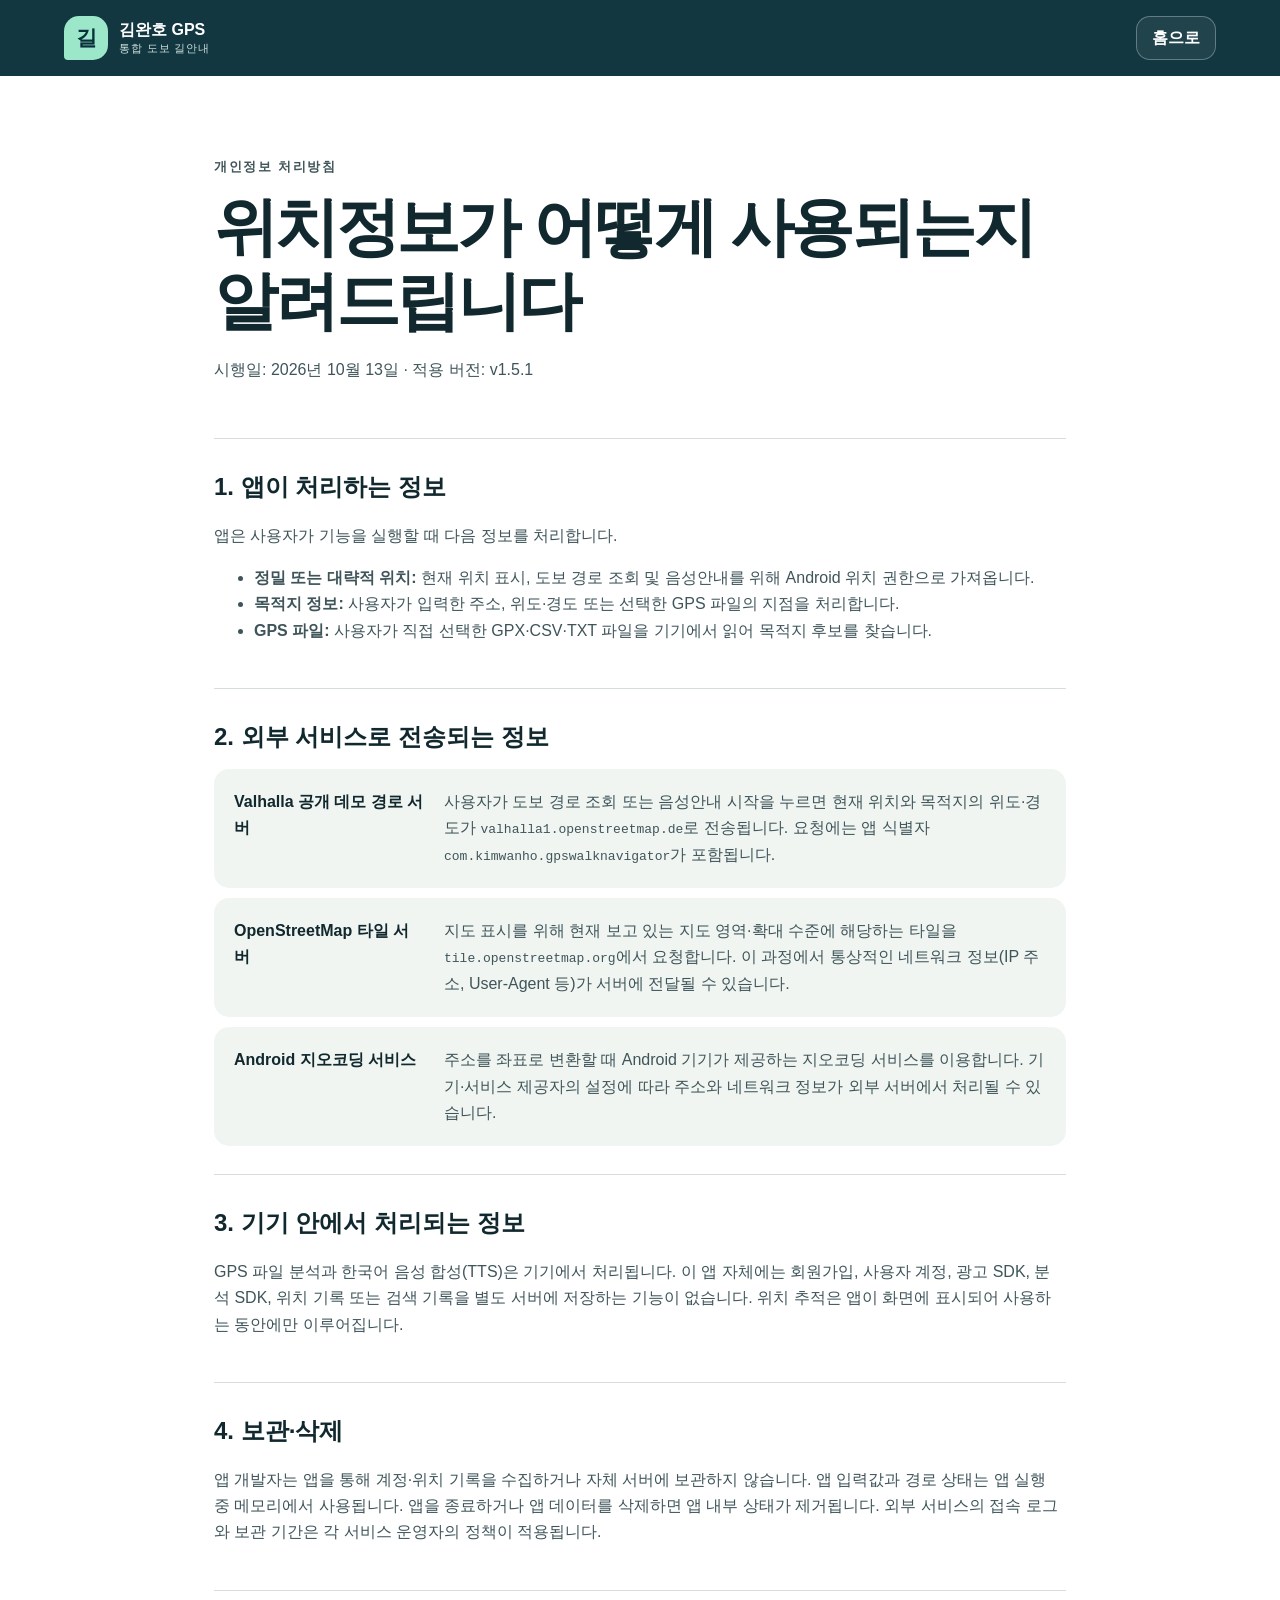
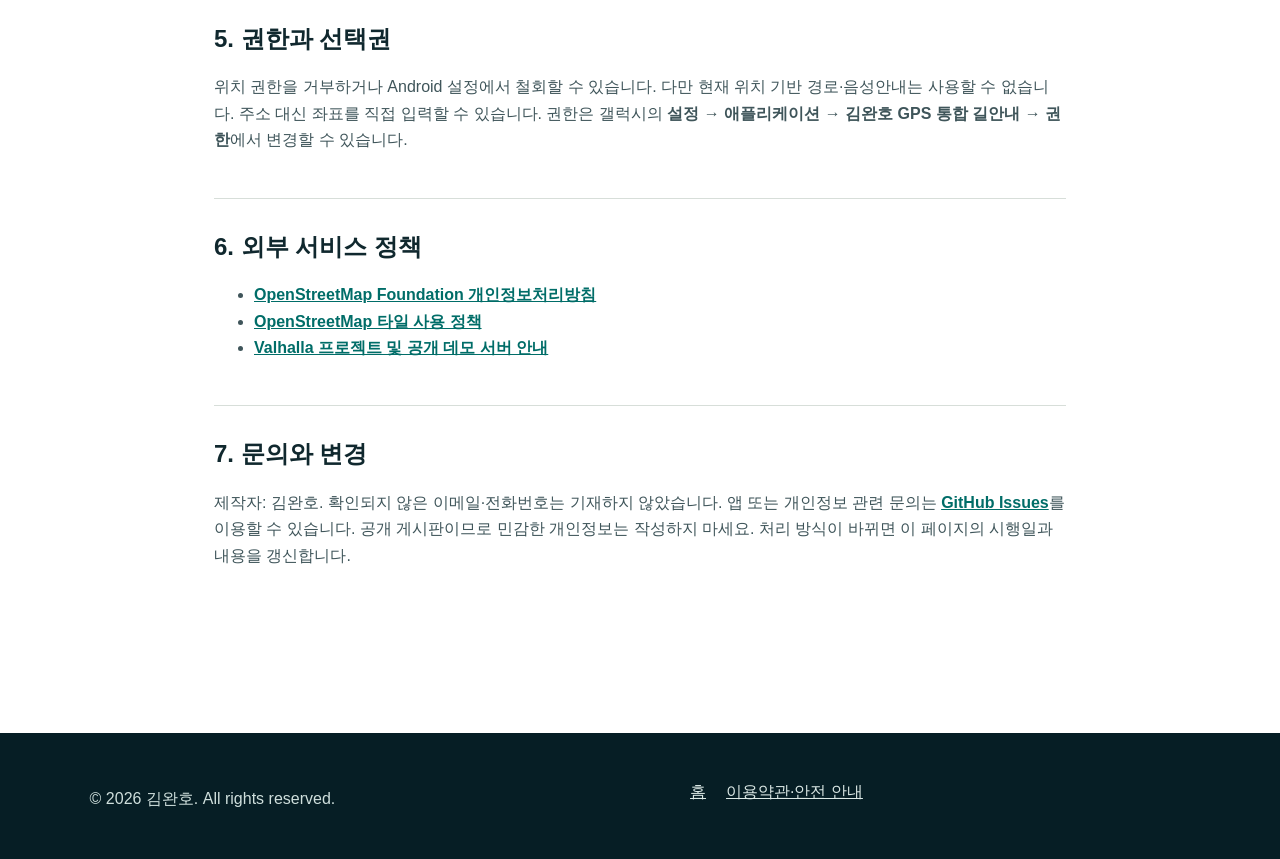
==== privacy.html @ b6f6f6fe "김완호 GPS 공식 홈페이지 게시" ====
<!doctype html>
<html lang="ko">
<head><meta charset="utf-8"><meta name="viewport" content="width=device-width, initial-scale=1"><meta name="theme-color" content="#092f3a"><title>개인정보 처리방침 | 김완호 GPS</title><link rel="stylesheet" href="styles.css"></head>
<body class="legal-page">
  <header class="legal-header"><a class="brand" href="index.html"><span class="brand-mark">길</span><span><strong>김완호 GPS</strong><small>통합 도보 길안내</small></span></a><a class="button button-quiet" href="index.html">홈으로</a></header>
  <main class="legal-wrap">
    <p class="eyebrow">개인정보 처리방침</p><h1>위치정보가 어떻게 사용되는지 알려드립니다</h1><p class="legal-date">시행일: 2026년 10월 13일 · 적용 버전: v1.5.1</p>
    <section><h2>1. 앱이 처리하는 정보</h2><p>앱은 사용자가 기능을 실행할 때 다음 정보를 처리합니다.</p><ul><li><b>정밀 또는 대략적 위치:</b> 현재 위치 표시, 도보 경로 조회 및 음성안내를 위해 Android 위치 권한으로 가져옵니다.</li><li><b>목적지 정보:</b> 사용자가 입력한 주소, 위도·경도 또는 선택한 GPS 파일의 지점을 처리합니다.</li><li><b>GPS 파일:</b> 사용자가 직접 선택한 GPX·CSV·TXT 파일을 기기에서 읽어 목적지 후보를 찾습니다.</li></ul></section>
    <section><h2>2. 외부 서비스로 전송되는 정보</h2><div class="legal-table"><div><b>Valhalla 공개 데모 경로 서버</b><span>사용자가 도보 경로 조회 또는 음성안내 시작을 누르면 현재 위치와 목적지의 위도·경도가 <code>valhalla1.openstreetmap.de</code>로 전송됩니다. 요청에는 앱 식별자 <code>com.kimwanho.gpswalknavigator</code>가 포함됩니다.</span></div><div><b>OpenStreetMap 타일 서버</b><span>지도 표시를 위해 현재 보고 있는 지도 영역·확대 수준에 해당하는 타일을 <code>tile.openstreetmap.org</code>에서 요청합니다. 이 과정에서 통상적인 네트워크 정보(IP 주소, User-Agent 등)가 서버에 전달될 수 있습니다.</span></div><div><b>Android 지오코딩 서비스</b><span>주소를 좌표로 변환할 때 Android 기기가 제공하는 지오코딩 서비스를 이용합니다. 기기·서비스 제공자의 설정에 따라 주소와 네트워크 정보가 외부 서버에서 처리될 수 있습니다.</span></div></div></section>
    <section><h2>3. 기기 안에서 처리되는 정보</h2><p>GPS 파일 분석과 한국어 음성 합성(TTS)은 기기에서 처리됩니다. 이 앱 자체에는 회원가입, 사용자 계정, 광고 SDK, 분석 SDK, 위치 기록 또는 검색 기록을 별도 서버에 저장하는 기능이 없습니다. 위치 추적은 앱이 화면에 표시되어 사용하는 동안에만 이루어집니다.</p></section>
    <section><h2>4. 보관·삭제</h2><p>앱 개발자는 앱을 통해 계정·위치 기록을 수집하거나 자체 서버에 보관하지 않습니다. 앱 입력값과 경로 상태는 앱 실행 중 메모리에서 사용됩니다. 앱을 종료하거나 앱 데이터를 삭제하면 앱 내부 상태가 제거됩니다. 외부 서비스의 접속 로그와 보관 기간은 각 서비스 운영자의 정책이 적용됩니다.</p></section>
    <section><h2>5. 권한과 선택권</h2><p>위치 권한을 거부하거나 Android 설정에서 철회할 수 있습니다. 다만 현재 위치 기반 경로·음성안내는 사용할 수 없습니다. 주소 대신 좌표를 직접 입력할 수 있습니다. 권한은 갤럭시의 <b>설정 → 애플리케이션 → 김완호 GPS 통합 길안내 → 권한</b>에서 변경할 수 있습니다.</p></section>
    <section><h2>6. 외부 서비스 정책</h2><ul><li><a href="https://osmfoundation.org/wiki/Privacy_Policy">OpenStreetMap Foundation 개인정보처리방침</a></li><li><a href="https://operations.osmfoundation.org/policies/tiles/">OpenStreetMap 타일 사용 정책</a></li><li><a href="https://github.com/valhalla/valhalla">Valhalla 프로젝트 및 공개 데모 서버 안내</a></li></ul></section>
    <section><h2>7. 문의와 변경</h2><p>제작자: 김완호. 확인되지 않은 이메일·전화번호는 기재하지 않았습니다. 앱 또는 개인정보 관련 문의는 <a data-issues-link href="https://github.com/djwanho/kimwanho-gps/issues">GitHub Issues</a>를 이용할 수 있습니다. 공개 게시판이므로 민감한 개인정보는 작성하지 마세요. 처리 방식이 바뀌면 이 페이지의 시행일과 내용을 갱신합니다.</p></section>
  </main>
  <footer class="site-footer"><p>© 2026 김완호. All rights reserved.</p><nav><a href="index.html">홈</a><a href="terms.html">이용약관·안전 안내</a></nav></footer>
</body></html>
---- styles.css ----
:root {
  --ink: #10282e;
  --muted: #53696d;
  --paper: #f5f3eb;
  --panel: #ffffff;
  --deep: #092f3a;
  --teal: #087f78;
  --mint: #9ce7ca;
  --lime: #d9ef85;
  --line: #d7ded9;
  --warning: #8a3c17;
  --radius: 26px;
  --shadow: 0 24px 70px rgba(9, 47, 58, .14);
}

* { box-sizing: border-box; }
html { scroll-behavior: smooth; scroll-padding-top: 88px; }
body { margin: 0; color: var(--ink); background: var(--paper); font-family: Pretendard, "Noto Sans KR", "Apple SD Gothic Neo", "Malgun Gothic", sans-serif; line-height: 1.65; }
a { color: inherit; }
button, a { -webkit-tap-highlight-color: transparent; }
.skip-link { position: fixed; z-index: 1000; top: 8px; left: 8px; padding: 12px 18px; background: #fff; transform: translateY(-160%); }
.skip-link:focus { transform: none; }
:focus-visible { outline: 3px solid #ffb341; outline-offset: 3px; }

.site-header, .legal-header { position: sticky; z-index: 100; top: 0; display: flex; align-items: center; justify-content: space-between; min-height: 76px; padding: 10px clamp(18px, 5vw, 72px); color: #fff; background: rgba(9, 47, 58, .96); backdrop-filter: blur(14px); }
.brand { display: inline-flex; align-items: center; gap: 11px; color: inherit; text-decoration: none; line-height: 1.08; }
.brand-mark { display: grid; width: 44px; height: 44px; place-items: center; border-radius: 15px 15px 15px 4px; color: var(--deep); background: var(--mint); font-size: 21px; font-weight: 900; }
.brand strong, .brand small { display: block; }
.brand strong { font-size: 16px; }
.brand small { margin-top: 5px; color: #cde0dc; font-size: 11px; letter-spacing: .08em; }
.site-nav { display: flex; align-items: center; gap: clamp(12px, 2vw, 28px); }
.site-nav a { color: #e5f1ee; text-decoration: none; font-size: 14px; font-weight: 700; }
.site-nav a:hover { color: var(--mint); }
.site-nav .nav-download { padding: 11px 17px; border-radius: 999px; color: var(--deep); background: var(--lime); }
.nav-toggle { display: none; border: 1px solid #638088; border-radius: 10px; padding: 9px 12px; color: #fff; background: transparent; font: inherit; font-weight: 800; }

.hero { position: relative; display: grid; grid-template-columns: minmax(0, 1.05fr) minmax(330px, .95fr); gap: clamp(32px, 5vw, 86px); align-items: center; min-height: 720px; overflow: hidden; padding: clamp(68px, 8vw, 122px) clamp(20px, 7vw, 110px); color: #fff; background: radial-gradient(circle at 88% 12%, rgba(156, 231, 202, .20), transparent 35%), linear-gradient(135deg, #092f3a 0%, #0b4650 62%, #087f78 100%); }
.hero::before { content: ""; position: absolute; left: 3%; bottom: -120px; width: 350px; height: 350px; border: 1px solid rgba(255,255,255,.12); border-radius: 50%; box-shadow: 0 0 0 45px rgba(255,255,255,.025), 0 0 0 90px rgba(255,255,255,.025); }
.hero-copy { position: relative; z-index: 2; max-width: 760px; }
.eyebrow { margin: 0 0 14px; color: var(--teal); font-size: 13px; font-weight: 900; letter-spacing: .13em; text-transform: uppercase; }
.hero .eyebrow { color: var(--mint); }
.hero h1 { max-width: 760px; margin: 0; font-size: clamp(42px, 6vw, 82px); line-height: 1.12; letter-spacing: -.055em; }
.hero h1 span { color: var(--lime); }
.hero-lead { max-width: 650px; margin: 27px 0 0; color: #dcebe8; font-size: clamp(18px, 2.1vw, 24px); }
.hero-actions { display: flex; flex-wrap: wrap; gap: 12px; margin-top: 33px; }
.button { display: inline-flex; min-height: 50px; align-items: center; justify-content: center; padding: 13px 22px; border: 1px solid transparent; border-radius: 14px; text-decoration: none; font-weight: 900; }
.button-primary { color: var(--deep); background: var(--lime); box-shadow: 0 12px 28px rgba(0,0,0,.18); }
.button-quiet { color: inherit; border-color: rgba(255,255,255,.3); background: rgba(255,255,255,.06); }
.hero-facts { display: flex; gap: 28px; margin: 44px 0 0; padding: 0; list-style: none; }
.hero-facts li { display: grid; gap: 3px; }
.hero-facts strong { color: var(--mint); font-size: 18px; }
.hero-facts span { color: #bcd0cd; font-size: 12px; }

.phone-stage { position: relative; z-index: 1; width: min(100%, 470px); margin: 0 auto; }
.phone { position: relative; z-index: 2; overflow: hidden; width: min(100%, 360px); margin: 0 auto; border: 9px solid #071e24; border-radius: 38px; color: #17252a; background: #f8f7ff; box-shadow: 0 34px 80px rgba(0,0,0,.38); transform: rotate(2deg); }
.phone-top { display: flex; justify-content: space-between; padding: 9px 18px 6px; background: #fff; font-size: 10px; font-weight: 800; }
.app-bar { display: flex; justify-content: space-between; padding: 12px 16px; background: #fff; font-size: 13px; }
.app-content { padding: 12px; background: #fbfaff; }
.destination-field { display: grid; gap: 3px; padding: 8px 11px; border: 1px solid #8b9597; border-radius: 8px; background: #fff; }
.destination-field small { color: #5d696b; font-size: 9px; }
.destination-field b { font-size: 12px; }
.mini-actions { display: grid; grid-template-columns: 1fr auto; gap: 6px; margin-top: 7px; text-align: center; font-size: 10px; font-style: normal; font-weight: 800; }
.mini-actions span, .mini-actions i { padding: 8px; border-radius: 8px; font-style: normal; }
.mini-actions span { color: #fff; background: #087f78; }.mini-actions i { border: 1px solid #a0abac; }
.selected { margin: 8px 0 0; font-size: 9px; }.selected b { font-size: 10px; }
.map-mock { position: relative; height: 245px; overflow: hidden; background: #dce5db; }
.map-mock::before { content: ""; position: absolute; inset: 0; background: repeating-linear-gradient(30deg, transparent 0 34px, rgba(255,255,255,.52) 36px 43px, transparent 45px 75px); }
.map-road { position: absolute; height: 12px; border: 2px solid #c6bca7; background: #f7f1e5; transform-origin: left center; }
.road-1 { top: 38px; left: -20px; width: 410px; transform: rotate(19deg); }.road-2 { top: 180px; left: -10px; width: 390px; transform: rotate(-15deg); }.road-3 { top: -10px; left: 170px; width: 340px; transform: rotate(87deg); }
.map-route { position: absolute; top: 35px; left: 155px; width: 92px; height: 155px; border: 5px solid #087f78; border-left: 0; border-bottom-right-radius: 60px; transform: rotate(10deg); }
.pin { position: absolute; display: grid; width: 23px; height: 23px; place-items: center; border: 4px solid #fff; border-radius: 50%; color: #fff; font-size: 7px; }.pin.start { top: 26px; left: 148px; background: #196dd0; }.pin.end { right: 82px; bottom: 46px; background: #df523a; }
.map-mock small { position: absolute; right: 4px; bottom: 3px; padding: 1px 3px; background: rgba(255,255,255,.8); font-size: 6px; }
.app-buttons { display: grid; gap: 6px; padding: 10px 12px 16px; text-align: center; background: #fff; font-size: 10px; }
.app-buttons b { padding: 9px; border-radius: 8px; color: #fff; background: #087f78; }.app-buttons span { padding: 8px; border: 1px solid #839091; border-radius: 8px; }
.mock-caption { margin: 18px 0 0; color: #bcd0cd; text-align: center; font-size: 12px; }
.route-line { position: absolute; z-index: 0; border: 2px dashed rgba(217,239,133,.38); border-radius: 50%; }.route-a { inset: 2% -8% 20% 12%; transform: rotate(-18deg); }.route-b { inset: 45% 25% -2% -12%; }

.notice-strip { display: flex; gap: 20px; align-items: center; justify-content: center; padding: 20px clamp(18px, 5vw, 70px); color: #3b3214; background: var(--lime); }.notice-strip strong { white-space: nowrap; }.notice-strip span { font-size: 14px; }
.section { padding: clamp(76px, 10vw, 132px) clamp(20px, 7vw, 110px); }
.section-heading { max-width: 780px; margin-bottom: 44px; }
.section-heading h2, .download-card h2 { margin: 0; font-size: clamp(34px, 4.5vw, 58px); line-height: 1.18; letter-spacing: -.045em; }
.section-heading > p:last-child { color: var(--muted); font-size: 18px; }
.feature-grid { display: grid; grid-template-columns: repeat(3, 1fr); gap: 14px; }
.feature-grid article { min-height: 235px; padding: 28px; border: 1px solid var(--line); border-radius: var(--radius); background: rgba(255,255,255,.72); }
.feature-grid span { display: inline-grid; width: 44px; height: 44px; place-items: center; border-radius: 13px; color: var(--deep); background: var(--mint); font-weight: 900; }
.feature-grid h3 { margin: 28px 0 7px; font-size: 21px; }.feature-grid p { margin: 0; color: var(--muted); }
.guide-section { background: #fff; }
.steps { max-width: 980px; margin: 0; padding: 0; list-style: none; counter-reset: guide; }
.steps li { display: grid; grid-template-columns: 64px 1fr; gap: 22px; padding: 25px 0; border-top: 1px solid var(--line); }.steps li:last-child { border-bottom: 1px solid var(--line); }
.step-number { display: grid; width: 56px; height: 56px; place-items: center; border-radius: 18px; color: #fff; background: var(--deep); font-size: 22px; font-weight: 900; }
.steps h3 { margin: 3px 0 7px; font-size: 23px; }.steps p { margin: 0; color: var(--muted); }
.tip, .warning { display: flex; gap: 18px; max-width: 980px; margin-top: 28px; padding: 20px 23px; border-radius: 18px; background: #e9f7f0; }.tip span { color: var(--muted); }

.download-section { color: #fff; background: var(--deep); }
.download-card { display: grid; grid-template-columns: minmax(0, 1fr) minmax(360px, .8fr); gap: 60px; padding: clamp(28px, 5vw, 62px); border: 1px solid rgba(255,255,255,.18); border-radius: 34px; background: linear-gradient(145deg, rgba(255,255,255,.08), rgba(255,255,255,.025)); box-shadow: var(--shadow); }
.download-card .eyebrow { color: var(--mint); }.download-card h2 span { color: var(--lime); }.download-card > div > p { color: #cbe0dc; }.download-card code { overflow-wrap: anywhere; }.button-download { margin: 20px 0 12px; color: var(--deep); background: var(--lime); }.download-card small { display: block; color: #a9c0bd; }
.file-info { margin: 0; }.file-info div { padding: 15px 0; border-bottom: 1px solid rgba(255,255,255,.16); }.file-info dt { color: var(--mint); font-size: 12px; font-weight: 900; }.file-info dd { margin: 3px 0 0; overflow-wrap: anywhere; font-size: 13px; }.copy-button { margin-left: 8px; border: 1px solid #6f8a8f; border-radius: 7px; padding: 4px 8px; color: #fff; background: transparent; }
.install-list { display: grid; grid-template-columns: repeat(2, 1fr); gap: 12px; margin: 0; padding: 0; counter-reset: install; list-style: none; }
.install-list li { position: relative; display: grid; min-height: 132px; align-content: center; padding: 25px 25px 25px 78px; border: 1px solid var(--line); border-radius: 20px; background: #fff; counter-increment: install; }
.install-list li::before { content: counter(install); position: absolute; top: 28px; left: 23px; display: grid; width: 39px; height: 39px; place-items: center; border-radius: 12px; color: #fff; background: var(--teal); font-weight: 900; }.install-list b { font-size: 18px; }.install-list span { color: var(--muted); font-size: 14px; }
.warning { display: block; max-width: none; color: #6f2e12; background: #fff0e6; }.warning p { margin: 6px 0 0; }
.updates-section { background: #e7f0e9; }
.timeline { max-width: 930px; }.timeline article { display: grid; grid-template-columns: 150px 1fr; gap: 26px; padding: 30px 0; border-top: 1px solid #b9c9bf; }.timeline time { color: var(--teal); font-weight: 900; }.timeline h3 { margin: 0; font-size: 24px; }.timeline h3 span { padding: 4px 8px; border-radius: 999px; color: var(--deep); background: var(--lime); font-size: 10px; vertical-align: middle; }.timeline ul { margin-bottom: 0; color: var(--muted); }
.transparency-grid { display: grid; grid-template-columns: repeat(3, 1fr); gap: 14px; }.transparency-grid article { padding: 27px; border-radius: 22px; color: #e3efed; background: var(--deep); }.transparency-grid h3 { margin-top: 0; color: var(--mint); }.transparency-grid p { margin-bottom: 0; }.service-note { max-width: 930px; margin: 28px 0 0; color: var(--muted); }

.site-footer { display: grid; grid-template-columns: 1.1fr 1fr; gap: 20px 50px; padding: 46px clamp(20px, 7vw, 110px); color: #cfdfdc; background: #061e25; }.site-footer strong { color: #fff; font-size: 18px; }.site-footer p { margin: 7px 0 0; }.site-footer nav { display: flex; flex-wrap: wrap; gap: 10px 20px; align-content: start; }.site-footer a { color: #dce9e6; }.copyright { grid-column: 1 / -1; padding-top: 20px; border-top: 1px solid #29454b; font-size: 13px; }

.legal-page { background: #fff; }.legal-header .button-quiet { min-height: 42px; padding: 8px 15px; }.legal-wrap { max-width: 900px; margin: 0 auto; padding: 80px 24px 120px; }.legal-wrap > h1 { margin: 0; font-size: clamp(38px, 6vw, 64px); line-height: 1.15; letter-spacing: -.05em; }.legal-date { margin: 18px 0 55px; color: var(--muted); }.legal-wrap section { padding: 28px 0; border-top: 1px solid var(--line); }.legal-wrap h2 { margin: 0 0 12px; font-size: 24px; }.legal-wrap p, .legal-wrap li { color: #3f555a; }.legal-wrap a { color: #006d68; font-weight: 700; }.legal-table { display: grid; gap: 10px; }.legal-table div { display: grid; grid-template-columns: 190px 1fr; gap: 20px; padding: 20px; border-radius: 15px; background: #f1f5f1; }.legal-table span { color: #3f555a; }

@media (max-width: 900px) {
  .site-header { min-height: 68px; }.nav-toggle { display: block; }.site-nav { position: absolute; top: calc(100% + 1px); right: 14px; left: 14px; display: none; align-items: stretch; padding: 14px; border-radius: 0 0 18px 18px; background: #0b3944; box-shadow: 0 18px 35px rgba(0,0,0,.25); }.site-nav.is-open { display: grid; }.site-nav a { padding: 12px; }.site-nav .nav-download { text-align: center; }
  .hero { grid-template-columns: 1fr; }.hero-copy { max-width: 700px; }.phone-stage { margin-top: 22px; }
  .feature-grid { grid-template-columns: repeat(2, 1fr); }.download-card { grid-template-columns: 1fr; gap: 35px; }.transparency-grid { grid-template-columns: 1fr; }
}

@media (max-width: 620px) {
  html { scroll-padding-top: 68px; }.brand-mark { width: 40px; height: 40px; }.brand strong { font-size: 14px; }
  .hero { min-height: auto; padding-top: 62px; }.hero h1 { font-size: clamp(39px, 12vw, 58px); }.hero-facts { display: grid; grid-template-columns: repeat(3, 1fr); gap: 10px; }.hero-facts span { font-size: 10px; }
  .notice-strip { display: grid; gap: 5px; }.feature-grid { grid-template-columns: 1fr; }.feature-grid article { min-height: auto; }
  .section { padding-right: 18px; padding-left: 18px; }.section-heading h2, .download-card h2 { font-size: 34px; }.section-heading > p:last-child { font-size: 16px; }
  .steps li { grid-template-columns: 48px 1fr; gap: 14px; }.step-number { width: 45px; height: 45px; border-radius: 14px; font-size: 18px; }.steps h3 { font-size: 19px; }
  .tip { display: grid; gap: 5px; }.download-card { padding: 25px 20px; border-radius: 24px; }.file-info dd { font-size: 12px; }.copy-button { display: block; margin: 7px 0 0; }
  .install-list { grid-template-columns: 1fr; }.timeline article { grid-template-columns: 1fr; gap: 4px; }.timeline ul { padding-left: 22px; }
  .site-footer { grid-template-columns: 1fr; }.copyright { grid-column: auto; }.legal-header { padding-right: 14px; padding-left: 14px; }.legal-header .brand small { display: none; }.legal-wrap { padding-top: 55px; }.legal-table div { grid-template-columns: 1fr; gap: 5px; }
}

@media (prefers-reduced-motion: reduce) { html { scroll-behavior: auto; } * { transition: none !important; } }
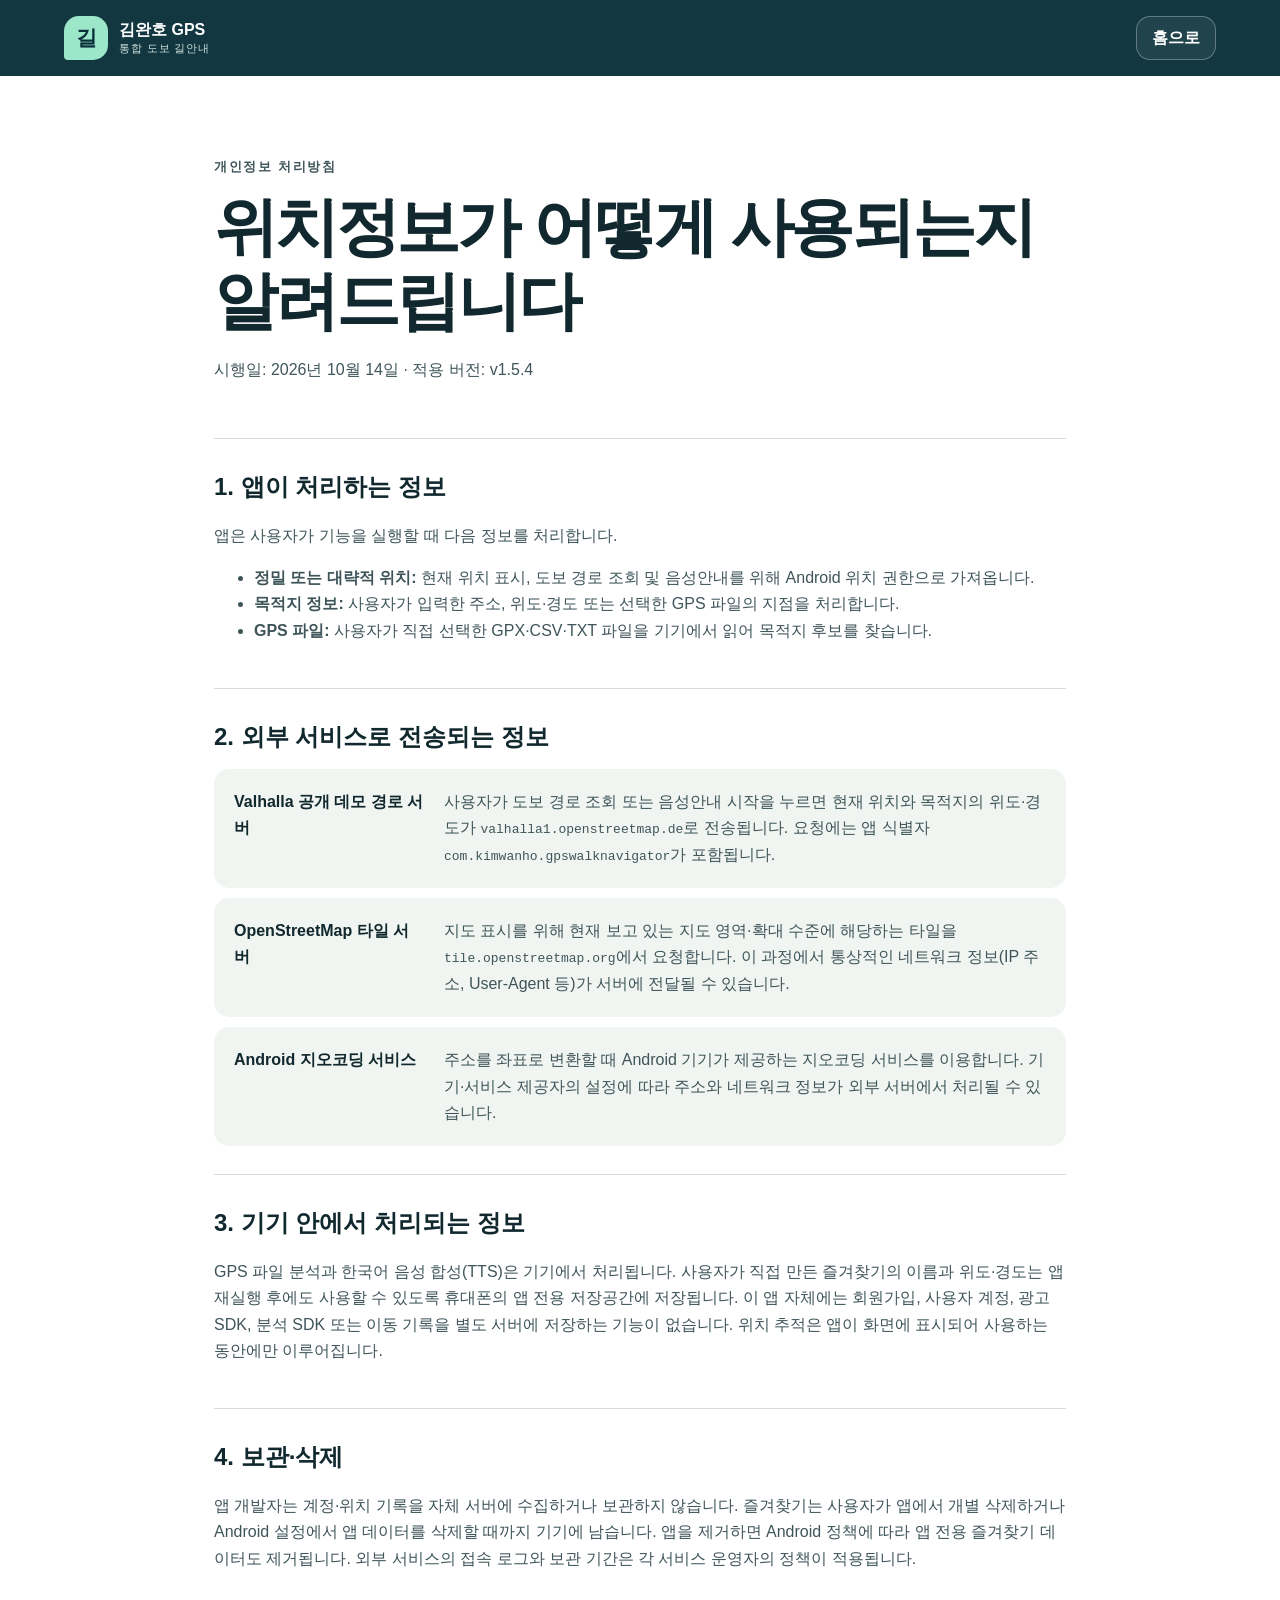
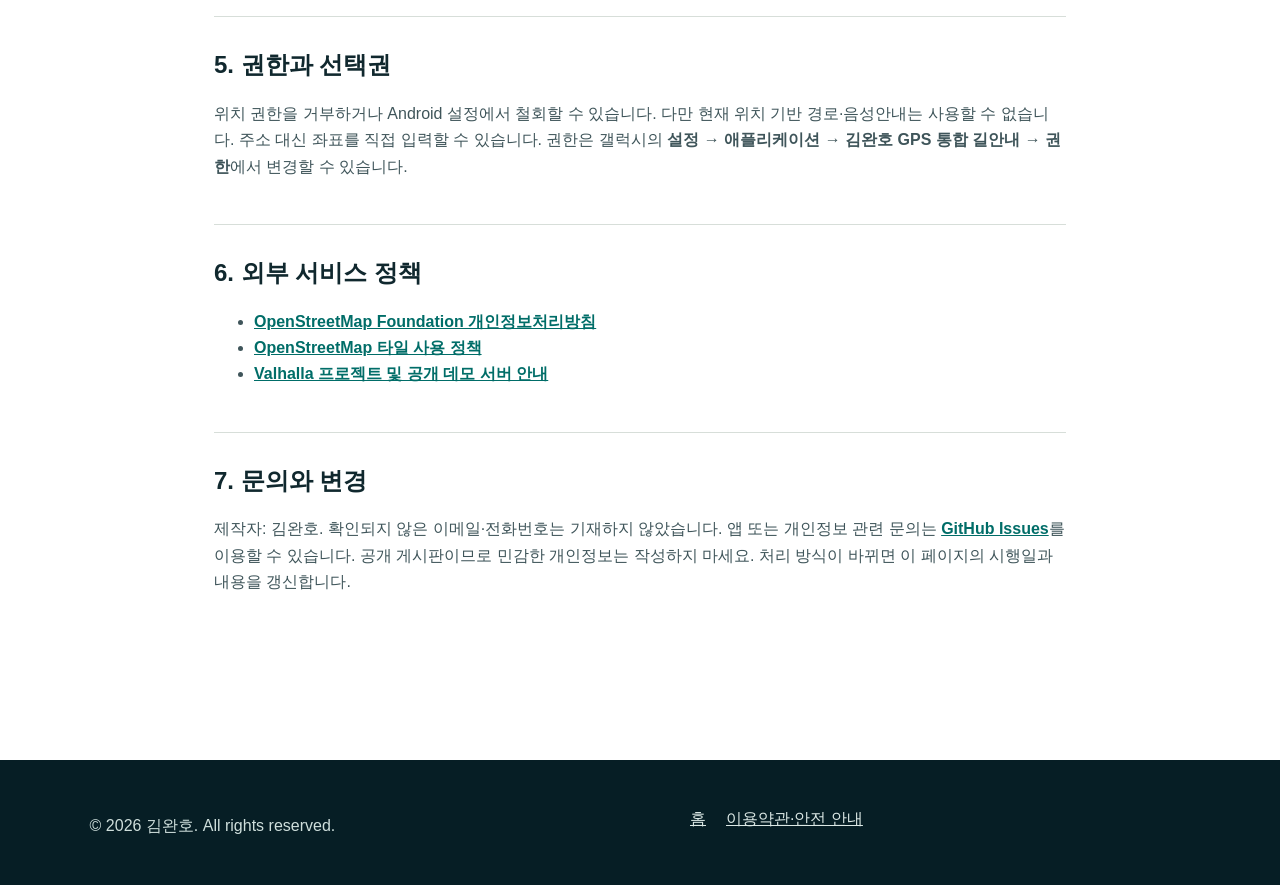
==== commit 43c4c408: "v1.5.4 방향 표시와 즐겨찾기 배포 안내" ====
--- a/privacy.html
+++ b/privacy.html
@@ -4,11 +4,11 @@
 <body class="legal-page">
   <header class="legal-header"><a class="brand" href="index.html"><span class="brand-mark">길</span><span><strong>김완호 GPS</strong><small>통합 도보 길안내</small></span></a><a class="button button-quiet" href="index.html">홈으로</a></header>
   <main class="legal-wrap">
-    <p class="eyebrow">개인정보 처리방침</p><h1>위치정보가 어떻게 사용되는지 알려드립니다</h1><p class="legal-date">시행일: 2026년 10월 13일 · 적용 버전: v1.5.1</p>
+    <p class="eyebrow">개인정보 처리방침</p><h1>위치정보가 어떻게 사용되는지 알려드립니다</h1><p class="legal-date">시행일: 2026년 10월 14일 · 적용 버전: v1.5.4</p>
     <section><h2>1. 앱이 처리하는 정보</h2><p>앱은 사용자가 기능을 실행할 때 다음 정보를 처리합니다.</p><ul><li><b>정밀 또는 대략적 위치:</b> 현재 위치 표시, 도보 경로 조회 및 음성안내를 위해 Android 위치 권한으로 가져옵니다.</li><li><b>목적지 정보:</b> 사용자가 입력한 주소, 위도·경도 또는 선택한 GPS 파일의 지점을 처리합니다.</li><li><b>GPS 파일:</b> 사용자가 직접 선택한 GPX·CSV·TXT 파일을 기기에서 읽어 목적지 후보를 찾습니다.</li></ul></section>
     <section><h2>2. 외부 서비스로 전송되는 정보</h2><div class="legal-table"><div><b>Valhalla 공개 데모 경로 서버</b><span>사용자가 도보 경로 조회 또는 음성안내 시작을 누르면 현재 위치와 목적지의 위도·경도가 <code>valhalla1.openstreetmap.de</code>로 전송됩니다. 요청에는 앱 식별자 <code>com.kimwanho.gpswalknavigator</code>가 포함됩니다.</span></div><div><b>OpenStreetMap 타일 서버</b><span>지도 표시를 위해 현재 보고 있는 지도 영역·확대 수준에 해당하는 타일을 <code>tile.openstreetmap.org</code>에서 요청합니다. 이 과정에서 통상적인 네트워크 정보(IP 주소, User-Agent 등)가 서버에 전달될 수 있습니다.</span></div><div><b>Android 지오코딩 서비스</b><span>주소를 좌표로 변환할 때 Android 기기가 제공하는 지오코딩 서비스를 이용합니다. 기기·서비스 제공자의 설정에 따라 주소와 네트워크 정보가 외부 서버에서 처리될 수 있습니다.</span></div></div></section>
-    <section><h2>3. 기기 안에서 처리되는 정보</h2><p>GPS 파일 분석과 한국어 음성 합성(TTS)은 기기에서 처리됩니다. 이 앱 자체에는 회원가입, 사용자 계정, 광고 SDK, 분석 SDK, 위치 기록 또는 검색 기록을 별도 서버에 저장하는 기능이 없습니다. 위치 추적은 앱이 화면에 표시되어 사용하는 동안에만 이루어집니다.</p></section>
-    <section><h2>4. 보관·삭제</h2><p>앱 개발자는 앱을 통해 계정·위치 기록을 수집하거나 자체 서버에 보관하지 않습니다. 앱 입력값과 경로 상태는 앱 실행 중 메모리에서 사용됩니다. 앱을 종료하거나 앱 데이터를 삭제하면 앱 내부 상태가 제거됩니다. 외부 서비스의 접속 로그와 보관 기간은 각 서비스 운영자의 정책이 적용됩니다.</p></section>
+    <section><h2>3. 기기 안에서 처리되는 정보</h2><p>GPS 파일 분석과 한국어 음성 합성(TTS)은 기기에서 처리됩니다. 사용자가 직접 만든 즐겨찾기의 이름과 위도·경도는 앱 재실행 후에도 사용할 수 있도록 휴대폰의 앱 전용 저장공간에 저장됩니다. 이 앱 자체에는 회원가입, 사용자 계정, 광고 SDK, 분석 SDK 또는 이동 기록을 별도 서버에 저장하는 기능이 없습니다. 위치 추적은 앱이 화면에 표시되어 사용하는 동안에만 이루어집니다.</p></section>
+    <section><h2>4. 보관·삭제</h2><p>앱 개발자는 계정·위치 기록을 자체 서버에 수집하거나 보관하지 않습니다. 즐겨찾기는 사용자가 앱에서 개별 삭제하거나 Android 설정에서 앱 데이터를 삭제할 때까지 기기에 남습니다. 앱을 제거하면 Android 정책에 따라 앱 전용 즐겨찾기 데이터도 제거됩니다. 외부 서비스의 접속 로그와 보관 기간은 각 서비스 운영자의 정책이 적용됩니다.</p></section>
     <section><h2>5. 권한과 선택권</h2><p>위치 권한을 거부하거나 Android 설정에서 철회할 수 있습니다. 다만 현재 위치 기반 경로·음성안내는 사용할 수 없습니다. 주소 대신 좌표를 직접 입력할 수 있습니다. 권한은 갤럭시의 <b>설정 → 애플리케이션 → 김완호 GPS 통합 길안내 → 권한</b>에서 변경할 수 있습니다.</p></section>
     <section><h2>6. 외부 서비스 정책</h2><ul><li><a href="https://osmfoundation.org/wiki/Privacy_Policy">OpenStreetMap Foundation 개인정보처리방침</a></li><li><a href="https://operations.osmfoundation.org/policies/tiles/">OpenStreetMap 타일 사용 정책</a></li><li><a href="https://github.com/valhalla/valhalla">Valhalla 프로젝트 및 공개 데모 서버 안내</a></li></ul></section>
     <section><h2>7. 문의와 변경</h2><p>제작자: 김완호. 확인되지 않은 이메일·전화번호는 기재하지 않았습니다. 앱 또는 개인정보 관련 문의는 <a data-issues-link href="https://github.com/djwanho/kimwanho-gps/issues">GitHub Issues</a>를 이용할 수 있습니다. 공개 게시판이므로 민감한 개인정보는 작성하지 마세요. 처리 방식이 바뀌면 이 페이지의 시행일과 내용을 갱신합니다.</p></section>
--- a/styles.css
+++ b/styles.css
@@ -68,6 +68,7 @@
 .map-road { position: absolute; height: 12px; border: 2px solid #c6bca7; background: #f7f1e5; transform-origin: left center; }
 .road-1 { top: 38px; left: -20px; width: 410px; transform: rotate(19deg); }.road-2 { top: 180px; left: -10px; width: 390px; transform: rotate(-15deg); }.road-3 { top: -10px; left: 170px; width: 340px; transform: rotate(87deg); }
 .map-route { position: absolute; top: 35px; left: 155px; width: 92px; height: 155px; border: 5px solid #087f78; border-left: 0; border-bottom-right-radius: 60px; transform: rotate(10deg); }
+.direction-sector { position: absolute; top: 16px; left: 127px; width: 70px; height: 72px; border-radius: 50% 50% 8px 8px; background: rgba(33,150,243,.34); clip-path: polygon(50% 100%, 5% 0, 95% 0); transform: rotate(5deg); transform-origin: 50% 100%; }
 .pin { position: absolute; display: grid; width: 23px; height: 23px; place-items: center; border: 4px solid #fff; border-radius: 50%; color: #fff; font-size: 7px; }.pin.start { top: 26px; left: 148px; background: #196dd0; }.pin.end { right: 82px; bottom: 46px; background: #df523a; }
 .map-mock small { position: absolute; right: 4px; bottom: 3px; padding: 1px 3px; background: rgba(255,255,255,.8); font-size: 6px; }
 .app-buttons { display: grid; gap: 6px; padding: 10px 12px 16px; text-align: center; background: #fff; font-size: 10px; }
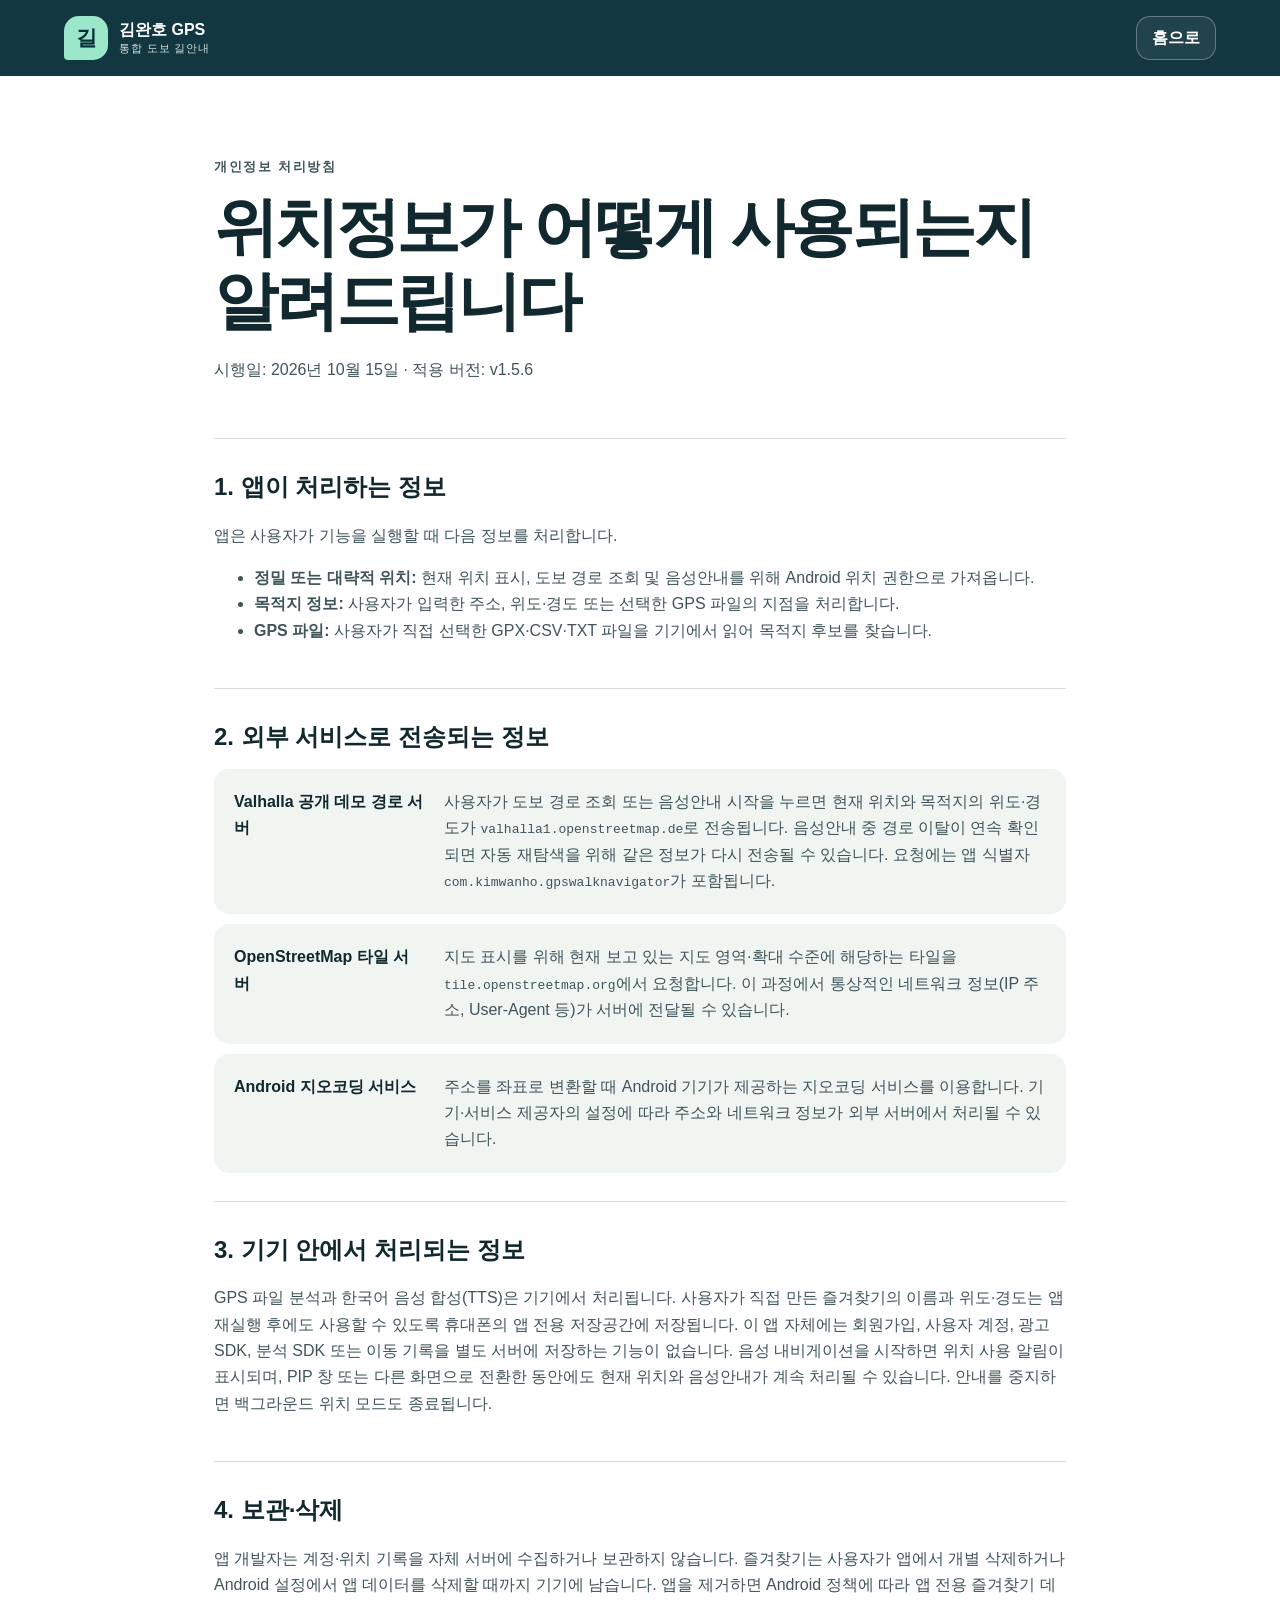
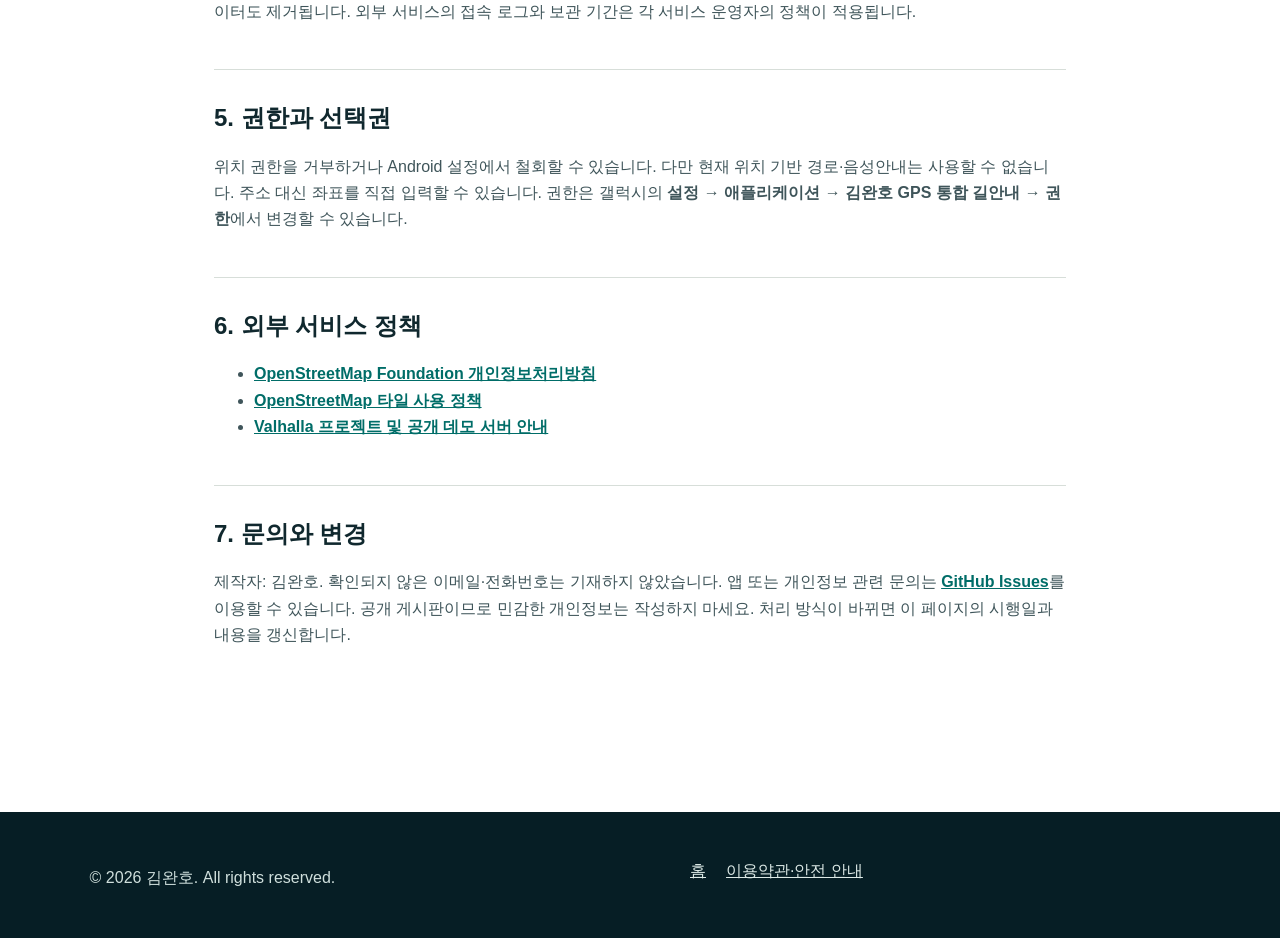
==== commit 7676f93c: "v1.5.6 PIP와 자동 재탐색 배포 안내" ====
--- a/privacy.html
+++ b/privacy.html
@@ -4,10 +4,10 @@
 <body class="legal-page">
   <header class="legal-header"><a class="brand" href="index.html"><span class="brand-mark">길</span><span><strong>김완호 GPS</strong><small>통합 도보 길안내</small></span></a><a class="button button-quiet" href="index.html">홈으로</a></header>
   <main class="legal-wrap">
-    <p class="eyebrow">개인정보 처리방침</p><h1>위치정보가 어떻게 사용되는지 알려드립니다</h1><p class="legal-date">시행일: 2026년 10월 14일 · 적용 버전: v1.5.4</p>
+    <p class="eyebrow">개인정보 처리방침</p><h1>위치정보가 어떻게 사용되는지 알려드립니다</h1><p class="legal-date">시행일: 2026년 10월 15일 · 적용 버전: v1.5.6</p>
     <section><h2>1. 앱이 처리하는 정보</h2><p>앱은 사용자가 기능을 실행할 때 다음 정보를 처리합니다.</p><ul><li><b>정밀 또는 대략적 위치:</b> 현재 위치 표시, 도보 경로 조회 및 음성안내를 위해 Android 위치 권한으로 가져옵니다.</li><li><b>목적지 정보:</b> 사용자가 입력한 주소, 위도·경도 또는 선택한 GPS 파일의 지점을 처리합니다.</li><li><b>GPS 파일:</b> 사용자가 직접 선택한 GPX·CSV·TXT 파일을 기기에서 읽어 목적지 후보를 찾습니다.</li></ul></section>
-    <section><h2>2. 외부 서비스로 전송되는 정보</h2><div class="legal-table"><div><b>Valhalla 공개 데모 경로 서버</b><span>사용자가 도보 경로 조회 또는 음성안내 시작을 누르면 현재 위치와 목적지의 위도·경도가 <code>valhalla1.openstreetmap.de</code>로 전송됩니다. 요청에는 앱 식별자 <code>com.kimwanho.gpswalknavigator</code>가 포함됩니다.</span></div><div><b>OpenStreetMap 타일 서버</b><span>지도 표시를 위해 현재 보고 있는 지도 영역·확대 수준에 해당하는 타일을 <code>tile.openstreetmap.org</code>에서 요청합니다. 이 과정에서 통상적인 네트워크 정보(IP 주소, User-Agent 등)가 서버에 전달될 수 있습니다.</span></div><div><b>Android 지오코딩 서비스</b><span>주소를 좌표로 변환할 때 Android 기기가 제공하는 지오코딩 서비스를 이용합니다. 기기·서비스 제공자의 설정에 따라 주소와 네트워크 정보가 외부 서버에서 처리될 수 있습니다.</span></div></div></section>
-    <section><h2>3. 기기 안에서 처리되는 정보</h2><p>GPS 파일 분석과 한국어 음성 합성(TTS)은 기기에서 처리됩니다. 사용자가 직접 만든 즐겨찾기의 이름과 위도·경도는 앱 재실행 후에도 사용할 수 있도록 휴대폰의 앱 전용 저장공간에 저장됩니다. 이 앱 자체에는 회원가입, 사용자 계정, 광고 SDK, 분석 SDK 또는 이동 기록을 별도 서버에 저장하는 기능이 없습니다. 위치 추적은 앱이 화면에 표시되어 사용하는 동안에만 이루어집니다.</p></section>
+    <section><h2>2. 외부 서비스로 전송되는 정보</h2><div class="legal-table"><div><b>Valhalla 공개 데모 경로 서버</b><span>사용자가 도보 경로 조회 또는 음성안내 시작을 누르면 현재 위치와 목적지의 위도·경도가 <code>valhalla1.openstreetmap.de</code>로 전송됩니다. 음성안내 중 경로 이탈이 연속 확인되면 자동 재탐색을 위해 같은 정보가 다시 전송될 수 있습니다. 요청에는 앱 식별자 <code>com.kimwanho.gpswalknavigator</code>가 포함됩니다.</span></div><div><b>OpenStreetMap 타일 서버</b><span>지도 표시를 위해 현재 보고 있는 지도 영역·확대 수준에 해당하는 타일을 <code>tile.openstreetmap.org</code>에서 요청합니다. 이 과정에서 통상적인 네트워크 정보(IP 주소, User-Agent 등)가 서버에 전달될 수 있습니다.</span></div><div><b>Android 지오코딩 서비스</b><span>주소를 좌표로 변환할 때 Android 기기가 제공하는 지오코딩 서비스를 이용합니다. 기기·서비스 제공자의 설정에 따라 주소와 네트워크 정보가 외부 서버에서 처리될 수 있습니다.</span></div></div></section>
+    <section><h2>3. 기기 안에서 처리되는 정보</h2><p>GPS 파일 분석과 한국어 음성 합성(TTS)은 기기에서 처리됩니다. 사용자가 직접 만든 즐겨찾기의 이름과 위도·경도는 앱 재실행 후에도 사용할 수 있도록 휴대폰의 앱 전용 저장공간에 저장됩니다. 이 앱 자체에는 회원가입, 사용자 계정, 광고 SDK, 분석 SDK 또는 이동 기록을 별도 서버에 저장하는 기능이 없습니다. 음성 내비게이션을 시작하면 위치 사용 알림이 표시되며, PIP 창 또는 다른 화면으로 전환한 동안에도 현재 위치와 음성안내가 계속 처리될 수 있습니다. 안내를 중지하면 백그라운드 위치 모드도 종료됩니다.</p></section>
     <section><h2>4. 보관·삭제</h2><p>앱 개발자는 계정·위치 기록을 자체 서버에 수집하거나 보관하지 않습니다. 즐겨찾기는 사용자가 앱에서 개별 삭제하거나 Android 설정에서 앱 데이터를 삭제할 때까지 기기에 남습니다. 앱을 제거하면 Android 정책에 따라 앱 전용 즐겨찾기 데이터도 제거됩니다. 외부 서비스의 접속 로그와 보관 기간은 각 서비스 운영자의 정책이 적용됩니다.</p></section>
     <section><h2>5. 권한과 선택권</h2><p>위치 권한을 거부하거나 Android 설정에서 철회할 수 있습니다. 다만 현재 위치 기반 경로·음성안내는 사용할 수 없습니다. 주소 대신 좌표를 직접 입력할 수 있습니다. 권한은 갤럭시의 <b>설정 → 애플리케이션 → 김완호 GPS 통합 길안내 → 권한</b>에서 변경할 수 있습니다.</p></section>
     <section><h2>6. 외부 서비스 정책</h2><ul><li><a href="https://osmfoundation.org/wiki/Privacy_Policy">OpenStreetMap Foundation 개인정보처리방침</a></li><li><a href="https://operations.osmfoundation.org/policies/tiles/">OpenStreetMap 타일 사용 정책</a></li><li><a href="https://github.com/valhalla/valhalla">Valhalla 프로젝트 및 공개 데모 서버 안내</a></li></ul></section>
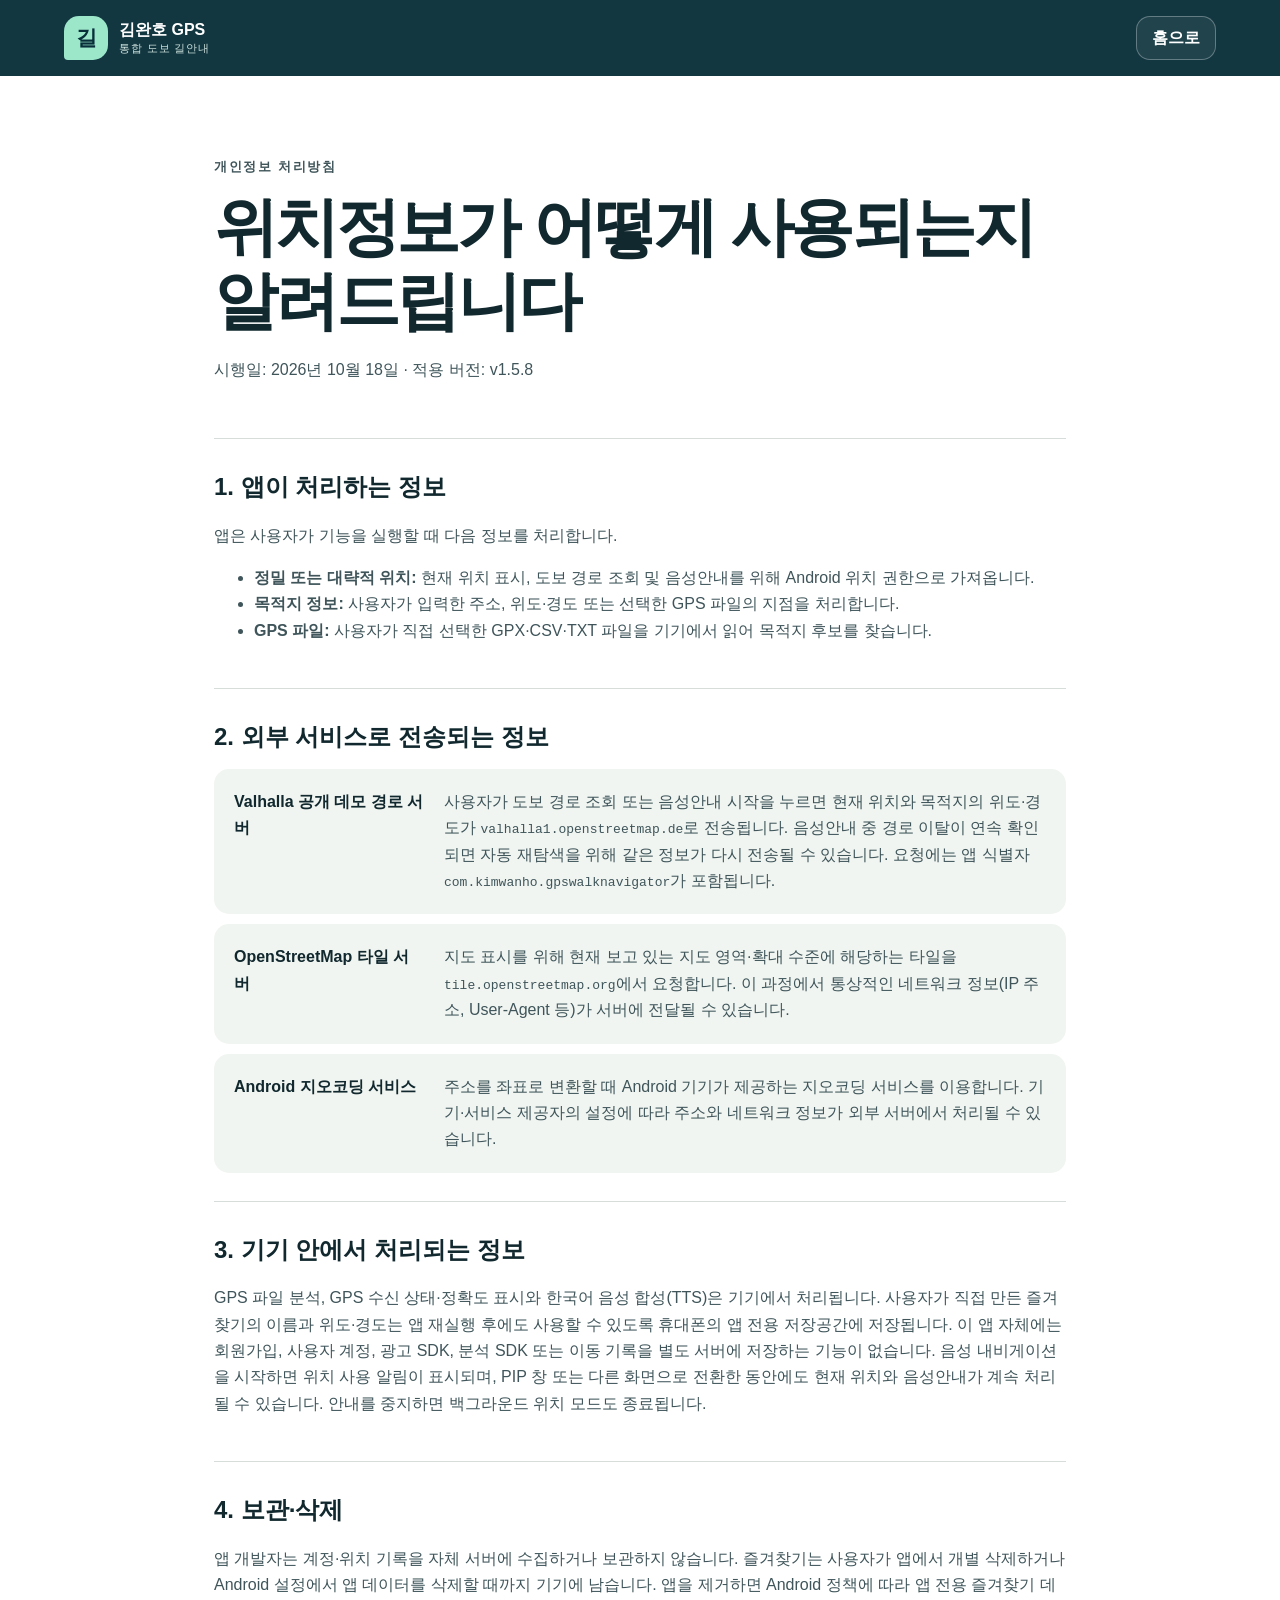
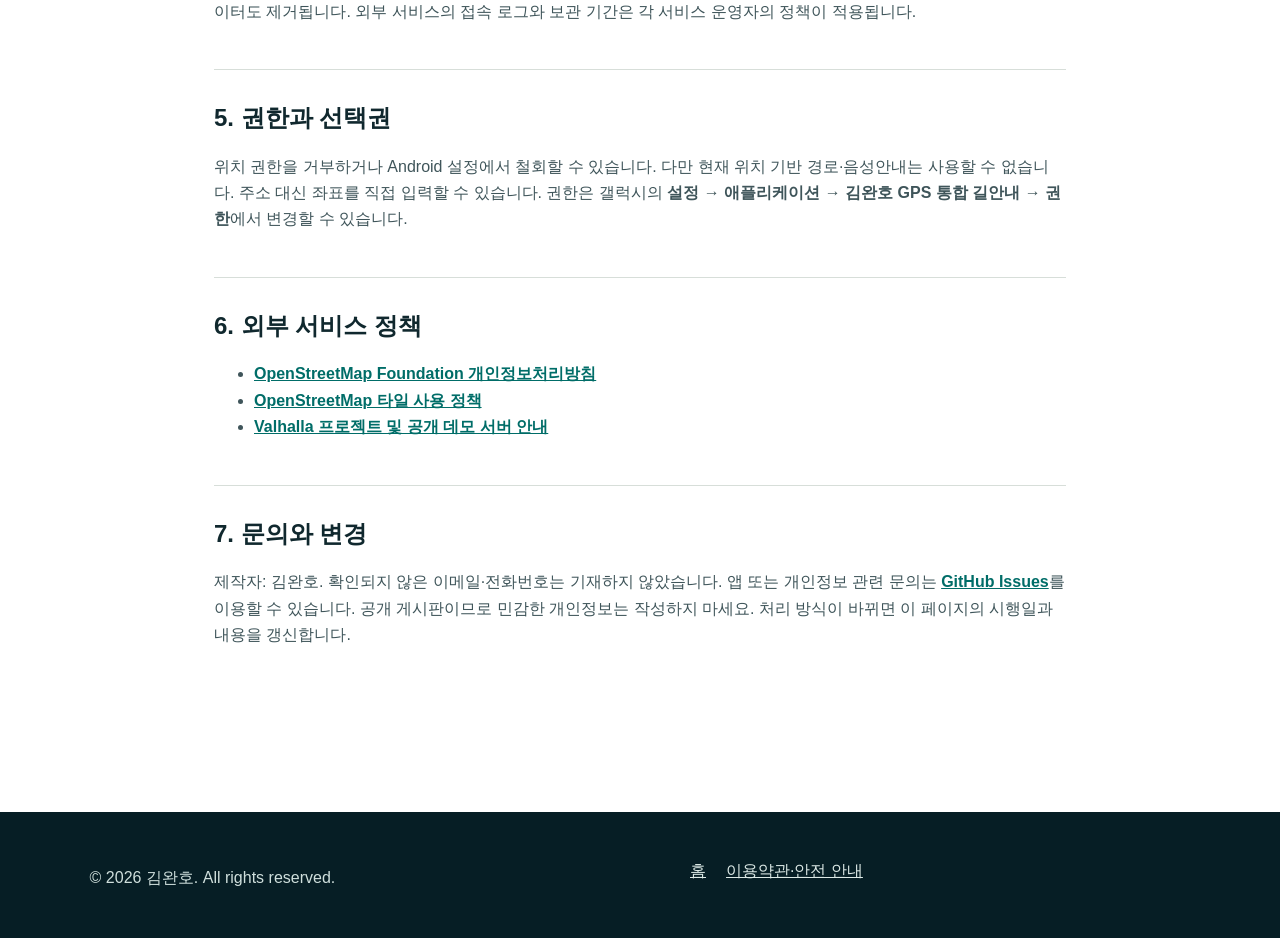
==== commit fba6f98b: "v1.5.8 GPS 추적 복구와 앱 소스 배포" ====
--- a/privacy.html
+++ b/privacy.html
@@ -4,10 +4,10 @@
 <body class="legal-page">
   <header class="legal-header"><a class="brand" href="index.html"><span class="brand-mark">길</span><span><strong>김완호 GPS</strong><small>통합 도보 길안내</small></span></a><a class="button button-quiet" href="index.html">홈으로</a></header>
   <main class="legal-wrap">
-    <p class="eyebrow">개인정보 처리방침</p><h1>위치정보가 어떻게 사용되는지 알려드립니다</h1><p class="legal-date">시행일: 2026년 10월 15일 · 적용 버전: v1.5.6</p>
+    <p class="eyebrow">개인정보 처리방침</p><h1>위치정보가 어떻게 사용되는지 알려드립니다</h1><p class="legal-date">시행일: 2026년 10월 18일 · 적용 버전: v1.5.8</p>
     <section><h2>1. 앱이 처리하는 정보</h2><p>앱은 사용자가 기능을 실행할 때 다음 정보를 처리합니다.</p><ul><li><b>정밀 또는 대략적 위치:</b> 현재 위치 표시, 도보 경로 조회 및 음성안내를 위해 Android 위치 권한으로 가져옵니다.</li><li><b>목적지 정보:</b> 사용자가 입력한 주소, 위도·경도 또는 선택한 GPS 파일의 지점을 처리합니다.</li><li><b>GPS 파일:</b> 사용자가 직접 선택한 GPX·CSV·TXT 파일을 기기에서 읽어 목적지 후보를 찾습니다.</li></ul></section>
     <section><h2>2. 외부 서비스로 전송되는 정보</h2><div class="legal-table"><div><b>Valhalla 공개 데모 경로 서버</b><span>사용자가 도보 경로 조회 또는 음성안내 시작을 누르면 현재 위치와 목적지의 위도·경도가 <code>valhalla1.openstreetmap.de</code>로 전송됩니다. 음성안내 중 경로 이탈이 연속 확인되면 자동 재탐색을 위해 같은 정보가 다시 전송될 수 있습니다. 요청에는 앱 식별자 <code>com.kimwanho.gpswalknavigator</code>가 포함됩니다.</span></div><div><b>OpenStreetMap 타일 서버</b><span>지도 표시를 위해 현재 보고 있는 지도 영역·확대 수준에 해당하는 타일을 <code>tile.openstreetmap.org</code>에서 요청합니다. 이 과정에서 통상적인 네트워크 정보(IP 주소, User-Agent 등)가 서버에 전달될 수 있습니다.</span></div><div><b>Android 지오코딩 서비스</b><span>주소를 좌표로 변환할 때 Android 기기가 제공하는 지오코딩 서비스를 이용합니다. 기기·서비스 제공자의 설정에 따라 주소와 네트워크 정보가 외부 서버에서 처리될 수 있습니다.</span></div></div></section>
-    <section><h2>3. 기기 안에서 처리되는 정보</h2><p>GPS 파일 분석과 한국어 음성 합성(TTS)은 기기에서 처리됩니다. 사용자가 직접 만든 즐겨찾기의 이름과 위도·경도는 앱 재실행 후에도 사용할 수 있도록 휴대폰의 앱 전용 저장공간에 저장됩니다. 이 앱 자체에는 회원가입, 사용자 계정, 광고 SDK, 분석 SDK 또는 이동 기록을 별도 서버에 저장하는 기능이 없습니다. 음성 내비게이션을 시작하면 위치 사용 알림이 표시되며, PIP 창 또는 다른 화면으로 전환한 동안에도 현재 위치와 음성안내가 계속 처리될 수 있습니다. 안내를 중지하면 백그라운드 위치 모드도 종료됩니다.</p></section>
+    <section><h2>3. 기기 안에서 처리되는 정보</h2><p>GPS 파일 분석, GPS 수신 상태·정확도 표시와 한국어 음성 합성(TTS)은 기기에서 처리됩니다. 사용자가 직접 만든 즐겨찾기의 이름과 위도·경도는 앱 재실행 후에도 사용할 수 있도록 휴대폰의 앱 전용 저장공간에 저장됩니다. 이 앱 자체에는 회원가입, 사용자 계정, 광고 SDK, 분석 SDK 또는 이동 기록을 별도 서버에 저장하는 기능이 없습니다. 음성 내비게이션을 시작하면 위치 사용 알림이 표시되며, PIP 창 또는 다른 화면으로 전환한 동안에도 현재 위치와 음성안내가 계속 처리될 수 있습니다. 안내를 중지하면 백그라운드 위치 모드도 종료됩니다.</p></section>
     <section><h2>4. 보관·삭제</h2><p>앱 개발자는 계정·위치 기록을 자체 서버에 수집하거나 보관하지 않습니다. 즐겨찾기는 사용자가 앱에서 개별 삭제하거나 Android 설정에서 앱 데이터를 삭제할 때까지 기기에 남습니다. 앱을 제거하면 Android 정책에 따라 앱 전용 즐겨찾기 데이터도 제거됩니다. 외부 서비스의 접속 로그와 보관 기간은 각 서비스 운영자의 정책이 적용됩니다.</p></section>
     <section><h2>5. 권한과 선택권</h2><p>위치 권한을 거부하거나 Android 설정에서 철회할 수 있습니다. 다만 현재 위치 기반 경로·음성안내는 사용할 수 없습니다. 주소 대신 좌표를 직접 입력할 수 있습니다. 권한은 갤럭시의 <b>설정 → 애플리케이션 → 김완호 GPS 통합 길안내 → 권한</b>에서 변경할 수 있습니다.</p></section>
     <section><h2>6. 외부 서비스 정책</h2><ul><li><a href="https://osmfoundation.org/wiki/Privacy_Policy">OpenStreetMap Foundation 개인정보처리방침</a></li><li><a href="https://operations.osmfoundation.org/policies/tiles/">OpenStreetMap 타일 사용 정책</a></li><li><a href="https://github.com/valhalla/valhalla">Valhalla 프로젝트 및 공개 데모 서버 안내</a></li></ul></section>
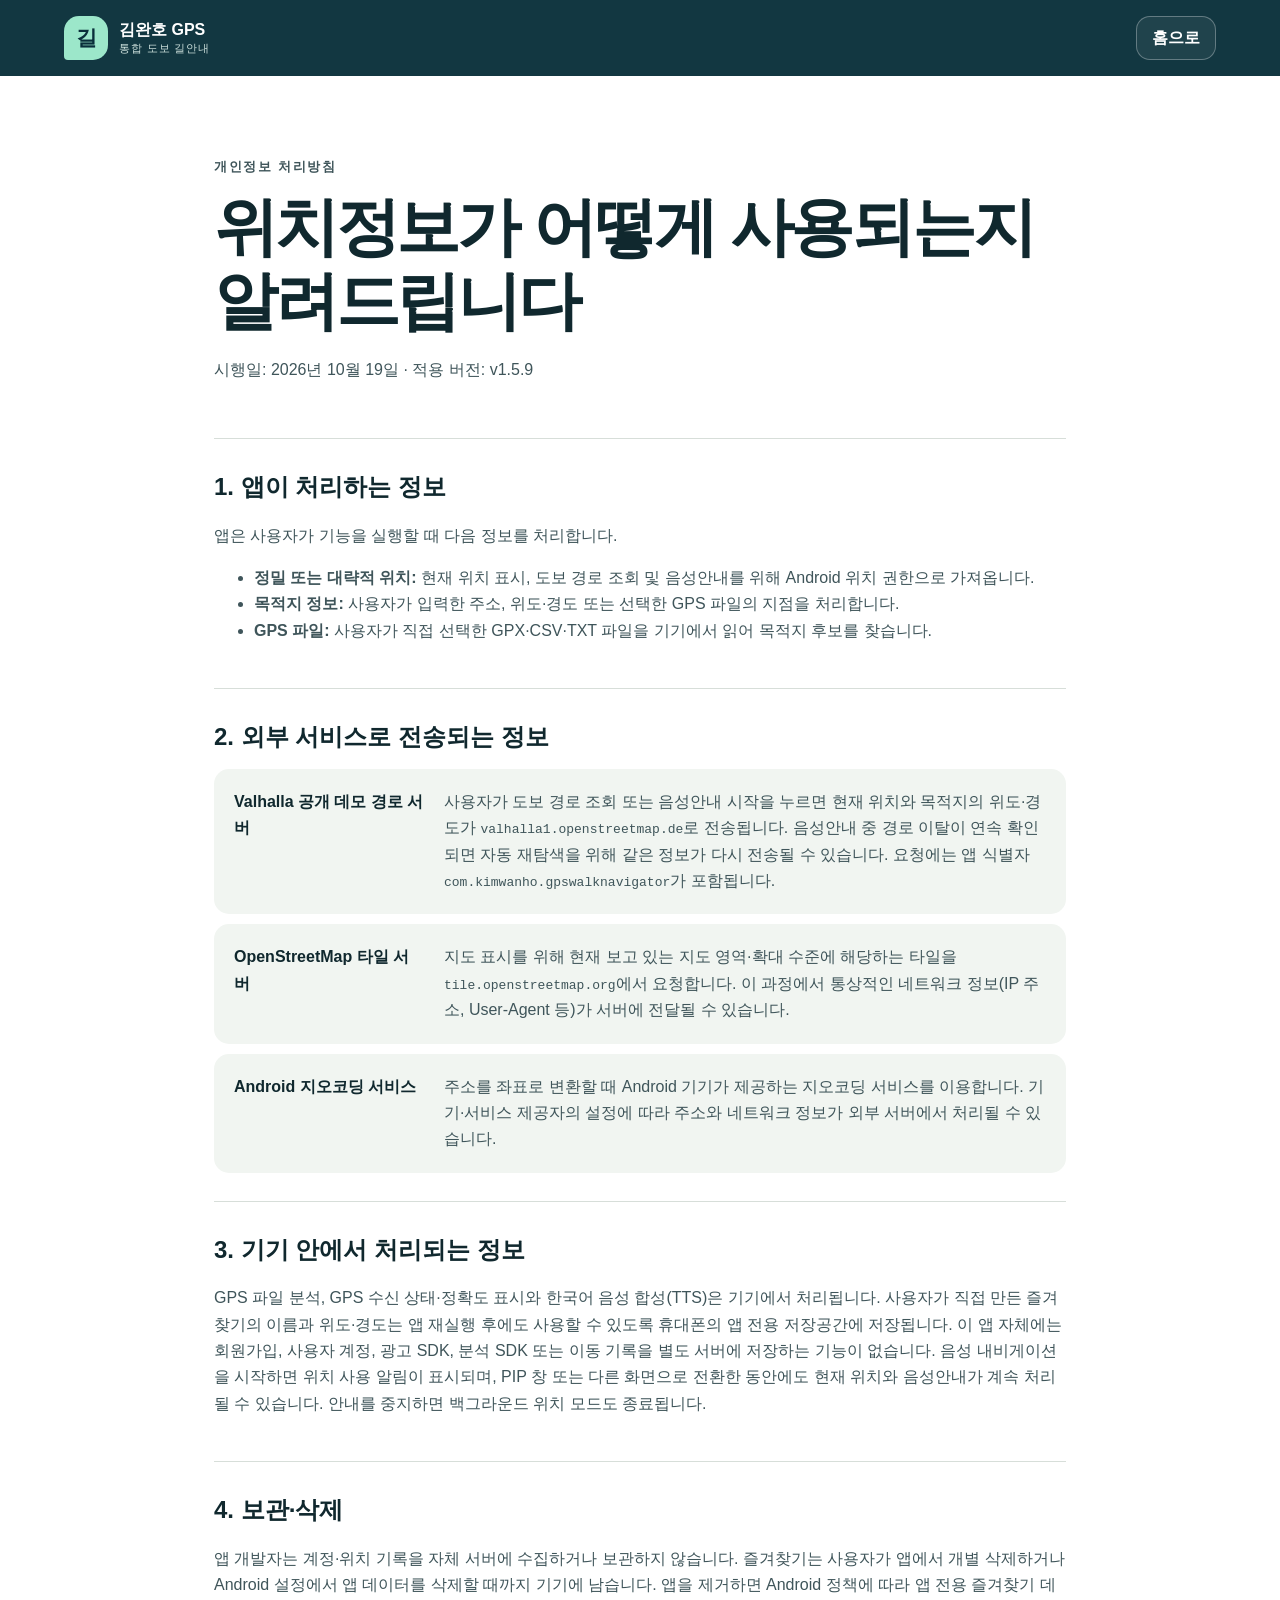
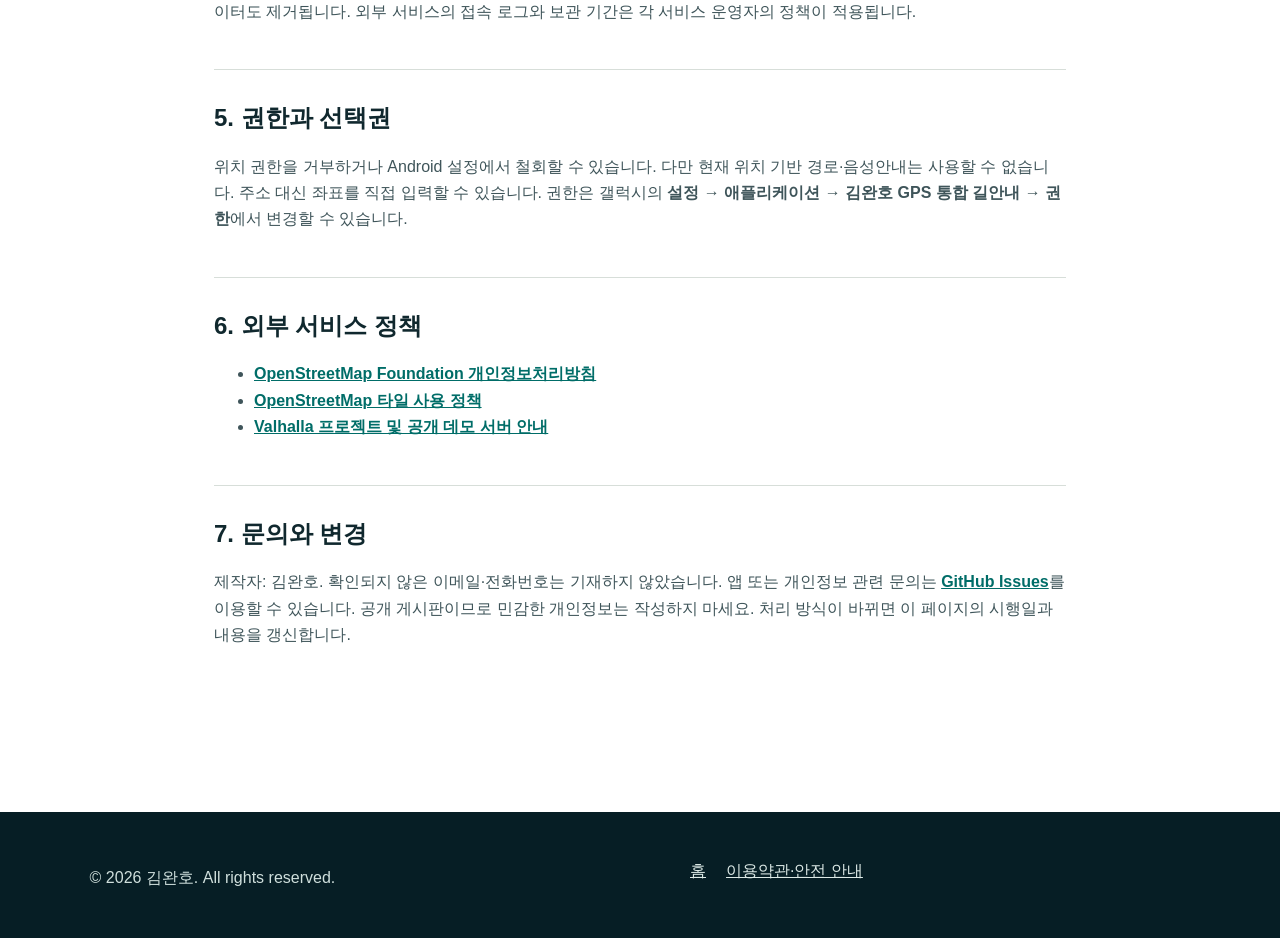
==== commit 145156b1: "v1.5.9 실시간 GPS 자동복구 배포" ====
--- a/privacy.html
+++ b/privacy.html
@@ -4,7 +4,7 @@
 <body class="legal-page">
   <header class="legal-header"><a class="brand" href="index.html"><span class="brand-mark">길</span><span><strong>김완호 GPS</strong><small>통합 도보 길안내</small></span></a><a class="button button-quiet" href="index.html">홈으로</a></header>
   <main class="legal-wrap">
-    <p class="eyebrow">개인정보 처리방침</p><h1>위치정보가 어떻게 사용되는지 알려드립니다</h1><p class="legal-date">시행일: 2026년 10월 18일 · 적용 버전: v1.5.8</p>
+    <p class="eyebrow">개인정보 처리방침</p><h1>위치정보가 어떻게 사용되는지 알려드립니다</h1><p class="legal-date">시행일: 2026년 10월 19일 · 적용 버전: v1.5.9</p>
     <section><h2>1. 앱이 처리하는 정보</h2><p>앱은 사용자가 기능을 실행할 때 다음 정보를 처리합니다.</p><ul><li><b>정밀 또는 대략적 위치:</b> 현재 위치 표시, 도보 경로 조회 및 음성안내를 위해 Android 위치 권한으로 가져옵니다.</li><li><b>목적지 정보:</b> 사용자가 입력한 주소, 위도·경도 또는 선택한 GPS 파일의 지점을 처리합니다.</li><li><b>GPS 파일:</b> 사용자가 직접 선택한 GPX·CSV·TXT 파일을 기기에서 읽어 목적지 후보를 찾습니다.</li></ul></section>
     <section><h2>2. 외부 서비스로 전송되는 정보</h2><div class="legal-table"><div><b>Valhalla 공개 데모 경로 서버</b><span>사용자가 도보 경로 조회 또는 음성안내 시작을 누르면 현재 위치와 목적지의 위도·경도가 <code>valhalla1.openstreetmap.de</code>로 전송됩니다. 음성안내 중 경로 이탈이 연속 확인되면 자동 재탐색을 위해 같은 정보가 다시 전송될 수 있습니다. 요청에는 앱 식별자 <code>com.kimwanho.gpswalknavigator</code>가 포함됩니다.</span></div><div><b>OpenStreetMap 타일 서버</b><span>지도 표시를 위해 현재 보고 있는 지도 영역·확대 수준에 해당하는 타일을 <code>tile.openstreetmap.org</code>에서 요청합니다. 이 과정에서 통상적인 네트워크 정보(IP 주소, User-Agent 등)가 서버에 전달될 수 있습니다.</span></div><div><b>Android 지오코딩 서비스</b><span>주소를 좌표로 변환할 때 Android 기기가 제공하는 지오코딩 서비스를 이용합니다. 기기·서비스 제공자의 설정에 따라 주소와 네트워크 정보가 외부 서버에서 처리될 수 있습니다.</span></div></div></section>
     <section><h2>3. 기기 안에서 처리되는 정보</h2><p>GPS 파일 분석, GPS 수신 상태·정확도 표시와 한국어 음성 합성(TTS)은 기기에서 처리됩니다. 사용자가 직접 만든 즐겨찾기의 이름과 위도·경도는 앱 재실행 후에도 사용할 수 있도록 휴대폰의 앱 전용 저장공간에 저장됩니다. 이 앱 자체에는 회원가입, 사용자 계정, 광고 SDK, 분석 SDK 또는 이동 기록을 별도 서버에 저장하는 기능이 없습니다. 음성 내비게이션을 시작하면 위치 사용 알림이 표시되며, PIP 창 또는 다른 화면으로 전환한 동안에도 현재 위치와 음성안내가 계속 처리될 수 있습니다. 안내를 중지하면 백그라운드 위치 모드도 종료됩니다.</p></section>
